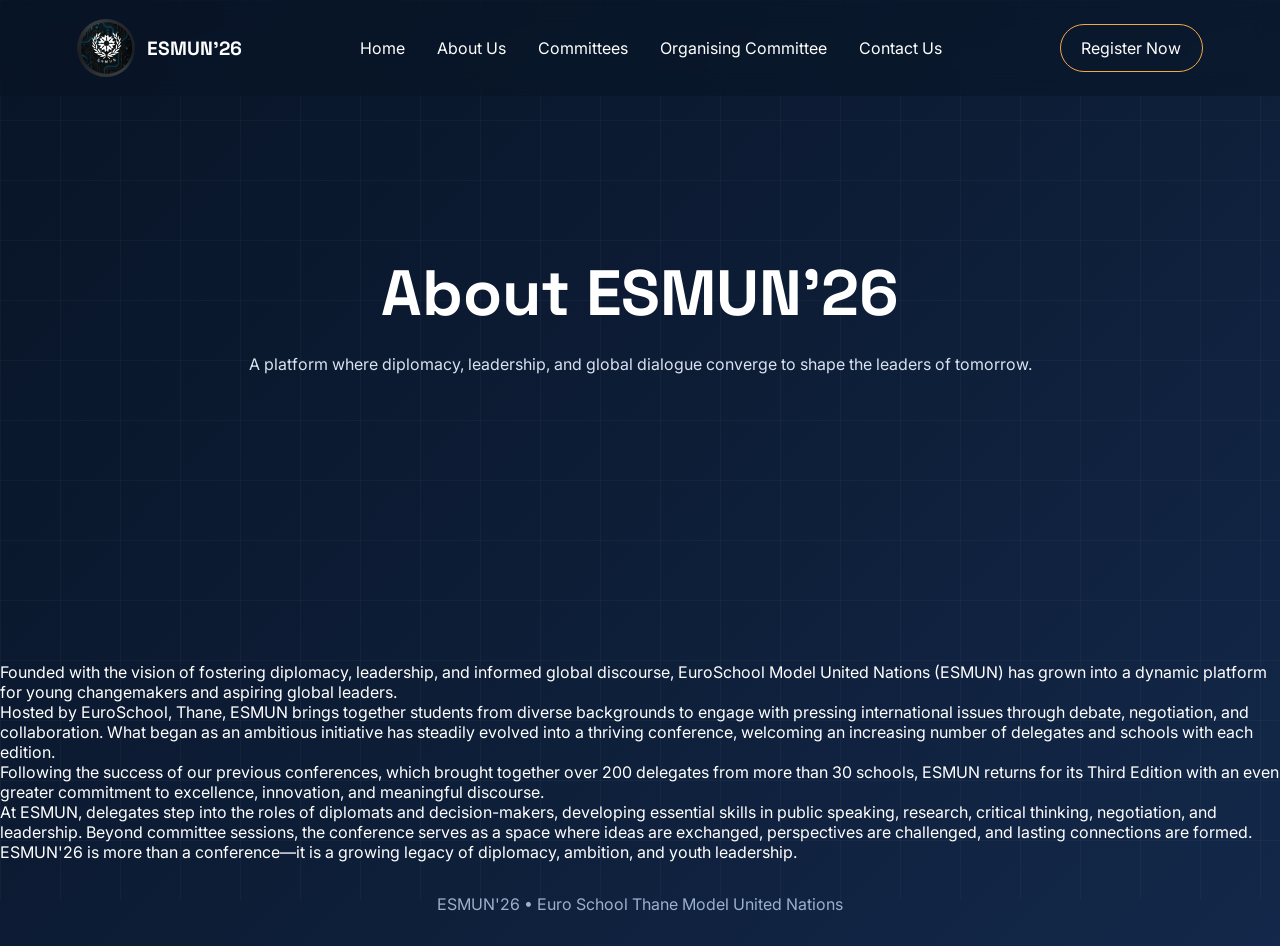
==== about.html @ bdb5a168 "Update about.html" ====
<!DOCTYPE html>
<html lang="en">

<head>
    <meta charset="UTF-8">
    <meta name="viewport" content="width=device-width, initial-scale=1.0">
    <title>About | ESMUN'26</title>

    <link rel="stylesheet" href="css/style.css">

    <link rel="preconnect" href="https://fonts.googleapis.com">
    <link rel="preconnect" href="https://fonts.gstatic.com" crossorigin>

    <link href="https://fonts.googleapis.com/css2?family=Inter:wght@300;400;500;600;700&family=Space+Grotesk:wght@400;500;600;700&display=swap"
        rel="stylesheet">
</head>

<body>

    <nav class="navbar">

        <div class="logo-container">

            <img src="assets/images/esmun logo.jpeg"
                 alt="ESMUN Logo">

            <span>ESMUN'26</span>

        </div>

        <div class="hamburger" id="hamburger">

            ☰

        </div>

        <ul class="nav-links">

            <li><a href="index.html">Home</a></li>

            <li><a href="about.html">About Us</a></li>

            <li><a href="committees.html">Committees</a></li>

            <li><a href="oc.html">Organising Committee</a></li>

            <li><a href="contact.html">Contact Us</a></li>

        </ul>

        <a href="register.html" class="register-btn">

            Register Now

        </a>

    </nav>

    <section class="page-hero">

        <h1>About ESMUN'26</h1>

        <p>
            A platform where diplomacy, leadership, and global dialogue
            converge to shape the leaders of tomorrow.
        </p>

    </section>

    <section class="about-content">

        <p>
            Founded with the vision of fostering diplomacy, leadership,
            and informed global discourse, EuroSchool Model United Nations
            (ESMUN) has grown into a dynamic platform for young
            changemakers and aspiring global leaders.
        </p>

        <p>
            Hosted by EuroSchool, Thane, ESMUN brings together students
            from diverse backgrounds to engage with pressing international
            issues through debate, negotiation, and collaboration. What
            began as an ambitious initiative has steadily evolved into a
            thriving conference, welcoming an increasing number of
            delegates and schools with each edition.
        </p>

        <p>
            Following the success of our previous conferences, which
            brought together over 200 delegates from more than 30 schools,
            ESMUN returns for its Third Edition with an even greater
            commitment to excellence, innovation, and meaningful discourse.
        </p>

        <p>
            At ESMUN, delegates step into the roles of diplomats and
            decision-makers, developing essential skills in public
            speaking, research, critical thinking, negotiation, and
            leadership. Beyond committee sessions, the conference serves
            as a space where ideas are exchanged, perspectives are
            challenged, and lasting connections are formed.
        </p>

        <p>
            ESMUN'26 is more than a conference—it is a growing legacy of
            diplomacy, ambition, and youth leadership.
        </p>

    </section>

    <footer>

        <p>
            ESMUN'26 • Euro School Thane Model United Nations
        </p>

    </footer>

    <script src="js/main.js"></script>

</body>

</html>
---- css/style.css ----
/* =========================
   ESMUN'26 Global Styles
========================= */

* {
    margin: 0;
    padding: 0;
    box-sizing: border-box;
}

:root {
    --navy: #081426;
    --navy-light: #10213d;
    --blue: #2d5fff;
    --orange: #f4a949;
    --white: #ffffff;
    --text: #d9e3f0;
}

html {
    scroll-behavior: smooth;
}

body {
    font-family: 'Inter', sans-serif;
    background: linear-gradient(
        135deg,
        #081426 0%,
        #0d1d36 50%,
        #13284a 100%
    );
    color: var(--white);
    overflow-x: hidden;
}

/* =========================
   Splash Screen
========================= */

#splash-screen {
    position: fixed;
    inset: 0;

    background: #081426;

    display: flex;
    flex-direction: column;
    justify-content: center;
    align-items: center;

    z-index: 9999;
}

.splash-logo {

    width: 240px;

    height: 240px;

    object-fit: cover;

    border-radius: 50%;

    margin-bottom: 2rem;

    animation: logoFade 1s ease;
}
@keyframes logoFade {

    from {

        opacity: 0;
    }

    to {

        opacity: 1;
    }
}
.intro-text {
    text-align: center;
}

.intro-text p {
    font-family: 'Space Grotesk', sans-serif;
    letter-spacing: 3px;
    margin: 0.8rem 0;
    opacity: 0.85;
}
.intro-line {

    opacity: 0;

    transform: translateY(12px);

    animation-fill-mode: forwards;
}

.line1 {

    animation: revealLine .8s ease forwards;
    animation-delay: .4s;
}

.line2 {

    animation: revealLine .8s ease forwards;
    animation-delay: 1.2s;
}

.line3 {

    animation: revealLine .8s ease forwards;
    animation-delay: 2s;
}

@keyframes revealLine {

    from {

        opacity: 0;

        transform: translateY(12px);
    }

    to {

        opacity: 1;

        transform: translateY(0);
    }
}

/* =========================
   Main Content
========================= */

#main-content {
    display: none;
}

/* =========================
   Navbar
========================= */

.navbar {
    width: 100%;
    padding: 1.2rem 6%;

    display: flex;
    justify-content: space-between;
    align-items: center;

    position: fixed;
    top: 0;

    background: rgba(8,20,38,0.55);

    backdrop-filter: blur(12px);

    z-index: 1000;
}

.logo-container {
    display: flex;
    align-items: center;
    gap: 12px;
}

.logo-container img {

    width: 58px;

    height: 58px;

    object-fit: cover;

    border-radius: 50%;
}

.logo-container span {
    font-family: 'Space Grotesk', sans-serif;
    font-size: 1.2rem;
    font-weight: 700;
}

.nav-links {
    display: flex;
    list-style: none;
    gap: 2rem;
}

.nav-links a {
    text-decoration: none;
    color: white;
    transition: 0.3s;
}

.nav-links a:hover {
    color: var(--orange);
}

.register-btn {
    text-decoration: none;

    border: 1px solid var(--orange);

    padding: 0.8rem 1.3rem;

    border-radius: 999px;

    color: white;

    transition: 0.3s;
}

.register-btn:hover {
    background: var(--orange);
    color: #081426;
}

/* =========================
   Hero
========================= */

.hero {
    min-height: 100vh;

    display: flex;
    justify-content: space-between;
    align-items: center;

    padding: 0 8%;

    position: relative;
}

.hero-content {
    max-width: 650px;
}

.conference-tag {
    color: var(--orange);
    letter-spacing: 2px;
    margin-bottom: 1rem;
}

.hero h1 {
    font-family: 'Space Grotesk', sans-serif;
    font-size: 5.5rem;
    margin-bottom: 0.5rem;
}

.hero h2 {
    font-size: 2rem;
    font-weight: 400;
    color: #b8c8de;
}

.hero-description {
    margin-top: 1.5rem;
    line-height: 1.8;
    color: var(--text);
    max-width: 520px;
}

.hero-button {
    display: inline-block;

    margin-top: 2rem;

    text-decoration: none;

    background: var(--orange);

    color: #081426;

    padding: 1rem 1.8rem;

    border-radius: 999px;

    font-weight: 600;

    transition: 0.3s;
}

.hero-button:hover {
    transform: translateY(-3px);
}

/* =========================
   Orb Graphic
========================= */

.hero-graphic {

    flex: 1;

    display: flex;

    justify-content: center;

    align-items: center;

    min-width: 400px;
}

.orb {
    width: 340px;
    height: 340px;

    border-radius: 50%;

    background:
        radial-gradient(
            circle,
            rgba(45,95,255,0.9),
            rgba(45,95,255,0.15)
        );

    filter: blur(5px);

    animation: floatOrb 5s ease-in-out infinite;
}

@keyframes floatOrb {

    0% {
        transform: translateY(0);
    }

    50% {
        transform: translateY(-20px);
    }

    100% {
        transform: translateY(0);
    }
}

/* =========================
   Footer
========================= */

footer {
    text-align: center;
    padding: 2rem;
    color: #9bb0cb;
}

/* =========================
   Responsive
========================= */

@media (max-width: 1000px) {

    .hero {
        flex-direction: column;
        justify-content: center;
        text-align: center;
        gap: 4rem;
    }

    .hero h1 {
        font-size: 4rem;
    }

    .hero-content {
        margin-top: 7rem;
    }

    .nav-links {
        display: none;
    }
}
/* Blueprint Grid */

body::before {

    content: "";

    position: fixed;

    inset: 0;

    background-image:
        linear-gradient(
            rgba(255,255,255,0.03) 1px,
            transparent 1px
        ),
        linear-gradient(
            90deg,
            rgba(255,255,255,0.03) 1px,
            transparent 1px
        );

    background-size: 60px 60px;

    pointer-events: none;

    z-index: -1;
}

/* Homepage Countdown */

.countdown-section {

    padding: 4rem 8% 8rem;

    text-align: center;
}

.countdown-section h3 {

    font-size: 1.8rem;

    margin-bottom: 1rem;

    font-family: 'Space Grotesk', sans-serif;
}

#countdown {

    font-size: 2rem;

    color: var(--orange);

    letter-spacing: 2px;

    font-weight: 600;
}

.page-hero {

    min-height: 70vh;

    display: flex;

    flex-direction: column;

    justify-content: center;

    align-items: center;

    text-align: center;

    padding: 0 8%;

    margin-bottom: 2rem;
}

.page-hero h1 {

    font-family: 'Space Grotesk', sans-serif;

    font-size: 4rem;

    margin-bottom: 1rem;
}

.page-hero p {

    max-width: 800px;

    color: var(--text);

    line-height: 1.8;
}

.register-options {

    padding: 0 8% 6rem;

    display: flex;

    justify-content: center;

    flex-wrap: wrap;

    gap: 2rem;
}

.register-card,
.contact-card {

    width: 320px;

    background: rgba(255,255,255,0.05);

    padding: 2rem;

    border-radius: 20px;

    text-align: center;
}

.register-card a {

    display: inline-block;

    margin-top: 1rem;

    text-decoration: none;

    color: var(--orange);
}

.contact-section {

    padding: 0 8% 6rem;

    display: flex;

    justify-content: center;

    flex-wrap: wrap;

    gap: 2rem;
}
/* =========================
   Future Orb
========================= */

.future-orb {

    position: relative;

    width: 360px;

    height: 360px;

    display: flex;

    justify-content: center;

    align-items: center;

    animation: floatOrb 6s ease-in-out infinite;
}

.orb-core {

    position: absolute;

    width: 320px;

    height: 320px;

    border-radius: 50%;

    background:
        radial-gradient(
            circle,
            rgba(45,95,255,0.95) 0%,
            rgba(45,95,255,0.55) 50%,
            rgba(45,95,255,0.05) 100%
        );

    box-shadow:
        0 0 80px rgba(45,95,255,0.45);
}

.orb-ring {

    position: absolute;

    inset: 30px;

    border-radius: 50%;

    border: 1px solid rgba(255,255,255,0.15);

    animation: rotateRing 16s linear infinite;
}

.orbit-node {

    position: absolute;

    width: 12px;

    height: 12px;

    border-radius: 50%;

    background: var(--orange);

    box-shadow:
        0 0 10px rgba(244,169,73,.8);
}

.node1 {

    top: 12%;

    left: 48%;
}

.node2 {

    bottom: 18%;

    left: 18%;
}

.node3 {

    right: 12%;

    top: 55%;
}

@keyframes rotateRing {

    from {

        transform: rotate(0deg);
    }

    to {

        transform: rotate(360deg);
    }
}
/* =========================
   Mobile Navigation
========================= */

.hamburger {

    display: none;

    font-size: 2rem;

    cursor: pointer;

    color: white;
}

@media (max-width: 1000px) {

    .navbar {

        flex-wrap: wrap;
    }

    .hamburger {

        display: block;
    }

    .nav-links {

        width: 100%;

        display: none;

        flex-direction: column;

        text-align: center;

        padding-top: 1rem;

        gap: 1rem;
    }

    .nav-links.active {

        display: flex;
    }

    .register-btn {

        display: none;
    }
}
/* =========================
Committees
========================= */

.committees-container {

width: 100%;

padding: 0 8% 6rem;

display: flex;

flex-direction: column;

align-items: center;

gap: 2rem;

}

.committee-card {

width: 85%;

max-width: 950px;

background: rgba(255,255,255,0.05);

border: 1px solid rgba(255,255,255,0.08);

border-radius: 24px;

padding: 2rem;

transition: all .3s ease;

backdrop-filter: blur(10px);

}

.committee-card:hover {

transform: translateY(-6px);

border-color: var(--orange);

box-shadow:
    0 0 25px rgba(244,169,73,0.12);


}

.committee-card h2 {

font-family: 'Space Grotesk', sans-serif;

font-size: 2rem;

color: var(--orange);

margin-bottom: .4rem;

}

.committee-card h3 {

font-size: 1rem;

color: var(--text);

font-weight: 500;

margin-bottom: 1.8rem;

}

.committee-label {

display: inline-block;

margin-bottom: 1.4rem;

padding: .35rem .8rem;

border-radius: 999px;

background: rgba(244,169,73,0.15);

color: var(--orange);

font-size: .85rem;

letter-spacing: 1px;

}

.committee-card p {

line-height: 1.9;

color: var(--text);

}

.freeze-badge {

margin-top: 1.5rem;

display: inline-block;

padding: .6rem 1rem;

border-radius: 999px;

background: rgba(255,255,255,0.08);

color: var(--white);

font-size: .9rem;

}

.ip-tags {

margin-top: 2rem;

display: flex;

gap: 1rem;

flex-wrap: wrap;

}

.ip-tags span {

padding: .75rem 1.2rem;

border-radius: 999px;

background: rgba(244,169,73,0.15);

color: var(--orange);

font-size: 1rem;

font-weight: 600;

letter-spacing: .5px;

}
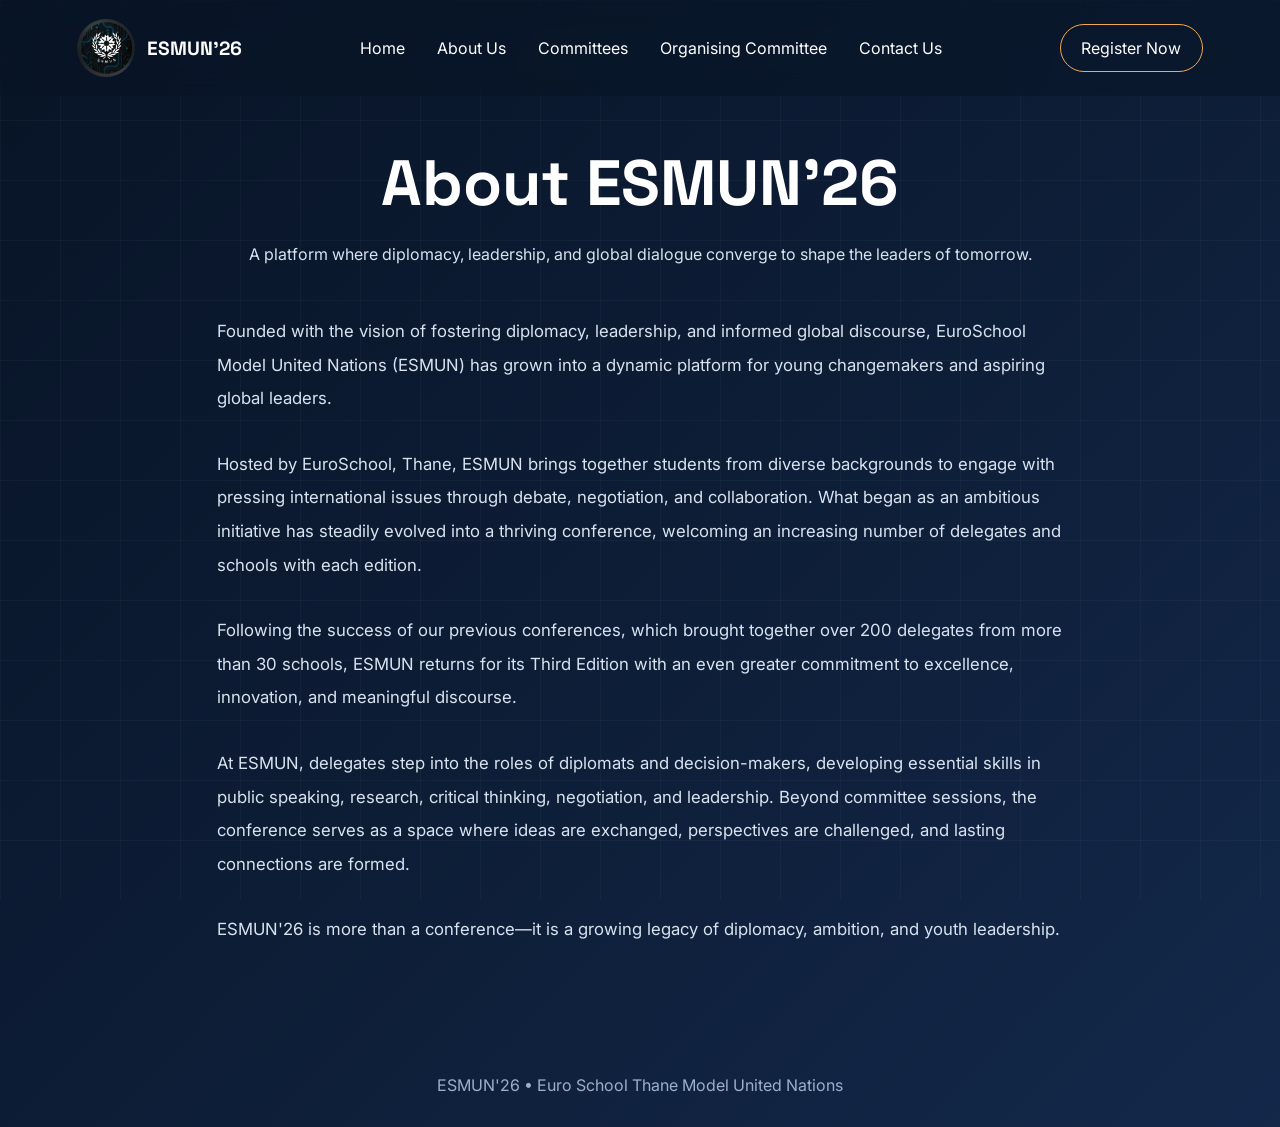
==== commit 39aa9c27: "Update about.html" ====
--- a/about.html
+++ b/about.html
@@ -15,7 +15,7 @@
         rel="stylesheet">
 </head>
 
-<body>
+<body class="about-page">
 
     <nav class="navbar">
 
--- a/css/style.css
+++ b/css/style.css
@@ -825,3 +825,39 @@
 letter-spacing: .5px;
 
 }
+/* =========================
+   About Page
+========================= */
+
+.about-content {
+
+width: 100%;
+
+max-width: 1000px;
+
+margin: 0 auto 6rem auto;
+
+padding: 0 6%;
+
+}
+
+.about-content p {
+
+color: var(--text);
+
+line-height: 2;
+
+margin-bottom: 2rem;
+
+font-size: 1.05rem;
+}
+
+.about-page .page-hero {
+
+min-height: 35vh;
+
+margin-bottom: 0;
+
+padding-top: 6rem;
+
+}
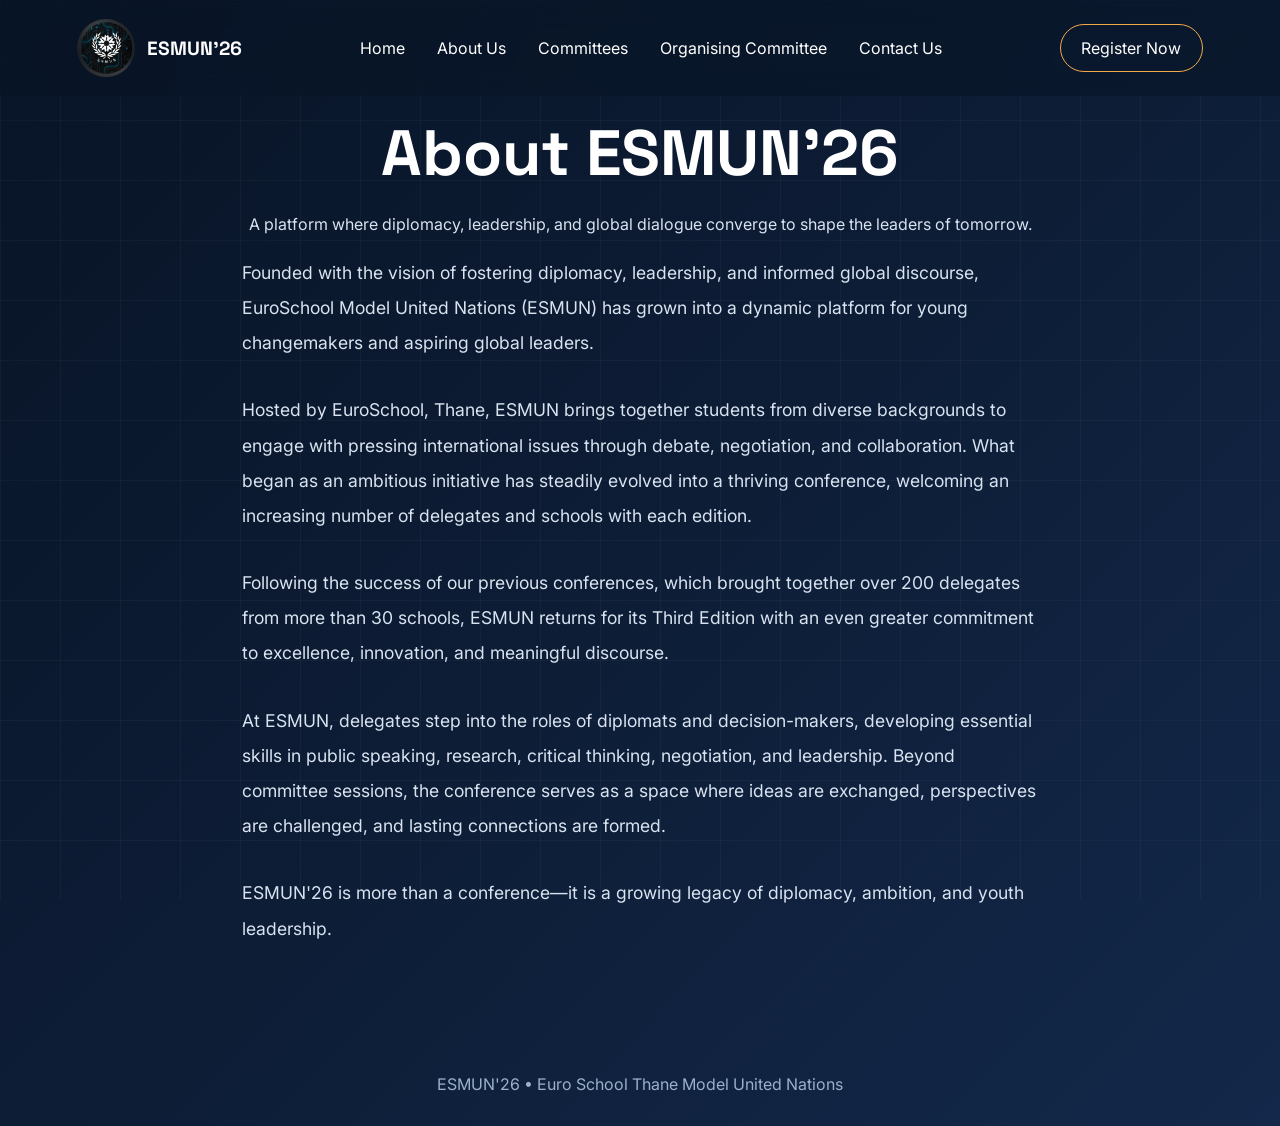
==== commit 6ffd1a8e: "Update about.html" ====
--- a/about.html
+++ b/about.html
@@ -13,6 +13,7 @@
 
     <link href="https://fonts.googleapis.com/css2?family=Inter:wght@300;400;500;600;700&family=Space+Grotesk:wght@400;500;600;700&display=swap"
         rel="stylesheet">
+    <link rel="icon" type="image/png" href="favicon.png">
 </head>
 
 <body class="about-page">
--- a/css/style.css
+++ b/css/style.css
@@ -826,8 +826,19 @@
 
 }
 /* =========================
-   About Page
-========================= */
+About Page
+========================= */
+
+.about-page .page-hero {
+
+min-height: 28vh;
+
+padding-top: 7rem;
+
+padding-bottom: 1rem;
+
+margin-bottom: 0;
+}
 
 .about-content {
 
@@ -837,27 +848,132 @@
 
 margin: 0 auto 6rem auto;
 
-padding: 0 6%;
-
+padding: 0 8%;
 }
 
 .about-content p {
 
-color: var(--text);
-
-line-height: 2;
-
-margin-bottom: 2rem;
-
-font-size: 1.05rem;
-}
-
-.about-page .page-hero {
-
-min-height: 35vh;
-
-margin-bottom: 0;
-
-padding-top: 6rem;
-
-}
+    color: var(--text);
+
+    line-height: 2;
+
+    margin-bottom: 2rem;
+
+    font-size: 1.1rem;
+}
+/* =========================
+   Contact Page
+========================= */
+
+.contact-card {
+
+    width: 320px;
+
+    background: rgba(255,255,255,0.05);
+
+    padding: 2rem;
+
+    border-radius: 20px;
+
+    text-align: center;
+
+    border: 1px solid rgba(255,255,255,0.08);
+
+    transition: all .3s ease;
+}
+
+.contact-card:hover {
+
+    transform: translateY(-6px);
+
+    border-color: var(--orange);
+
+    box-shadow:
+        0 0 25px rgba(244,169,73,0.12);
+}
+
+.contact-card h3 {
+
+    color: var(--orange);
+
+    font-family: 'Space Grotesk', sans-serif;
+
+    margin-bottom: 1rem;
+}
+
+.contact-card p {
+
+    line-height: 1.8;
+}
+
+.contact-card a {
+
+    color: var(--text);
+
+    text-decoration: none;
+
+    transition: 0.3s;
+}
+
+.contact-card a:hover {
+
+    color: var(--orange);
+}
+/* =========================
+   Social Section
+========================= */
+
+.social-section {
+
+    display: flex;
+
+    flex-direction: column;
+
+    align-items: center;
+
+    justify-content: center;
+
+    text-align: center;
+
+    padding: 1rem 0 5rem;
+}
+
+.social-section h2 {
+
+    font-family: 'Space Grotesk', sans-serif;
+
+    color: var(--orange);
+
+    margin-bottom: 1.5rem;
+
+    font-size: 1.8rem;
+}
+
+.instagram-link {
+
+    display: flex;
+
+    justify-content: center;
+
+    align-items: center;
+
+    text-decoration: none;
+
+    color: #E4405F;
+
+    transition: all .3s ease;
+}
+
+.instagram-link svg {
+
+    width: 42px;
+
+    height: 42px;
+}
+
+.instagram-link:hover {
+
+    color: #ff7aa2;
+
+    transform: translateY(-4px) scale(1.08);
+}
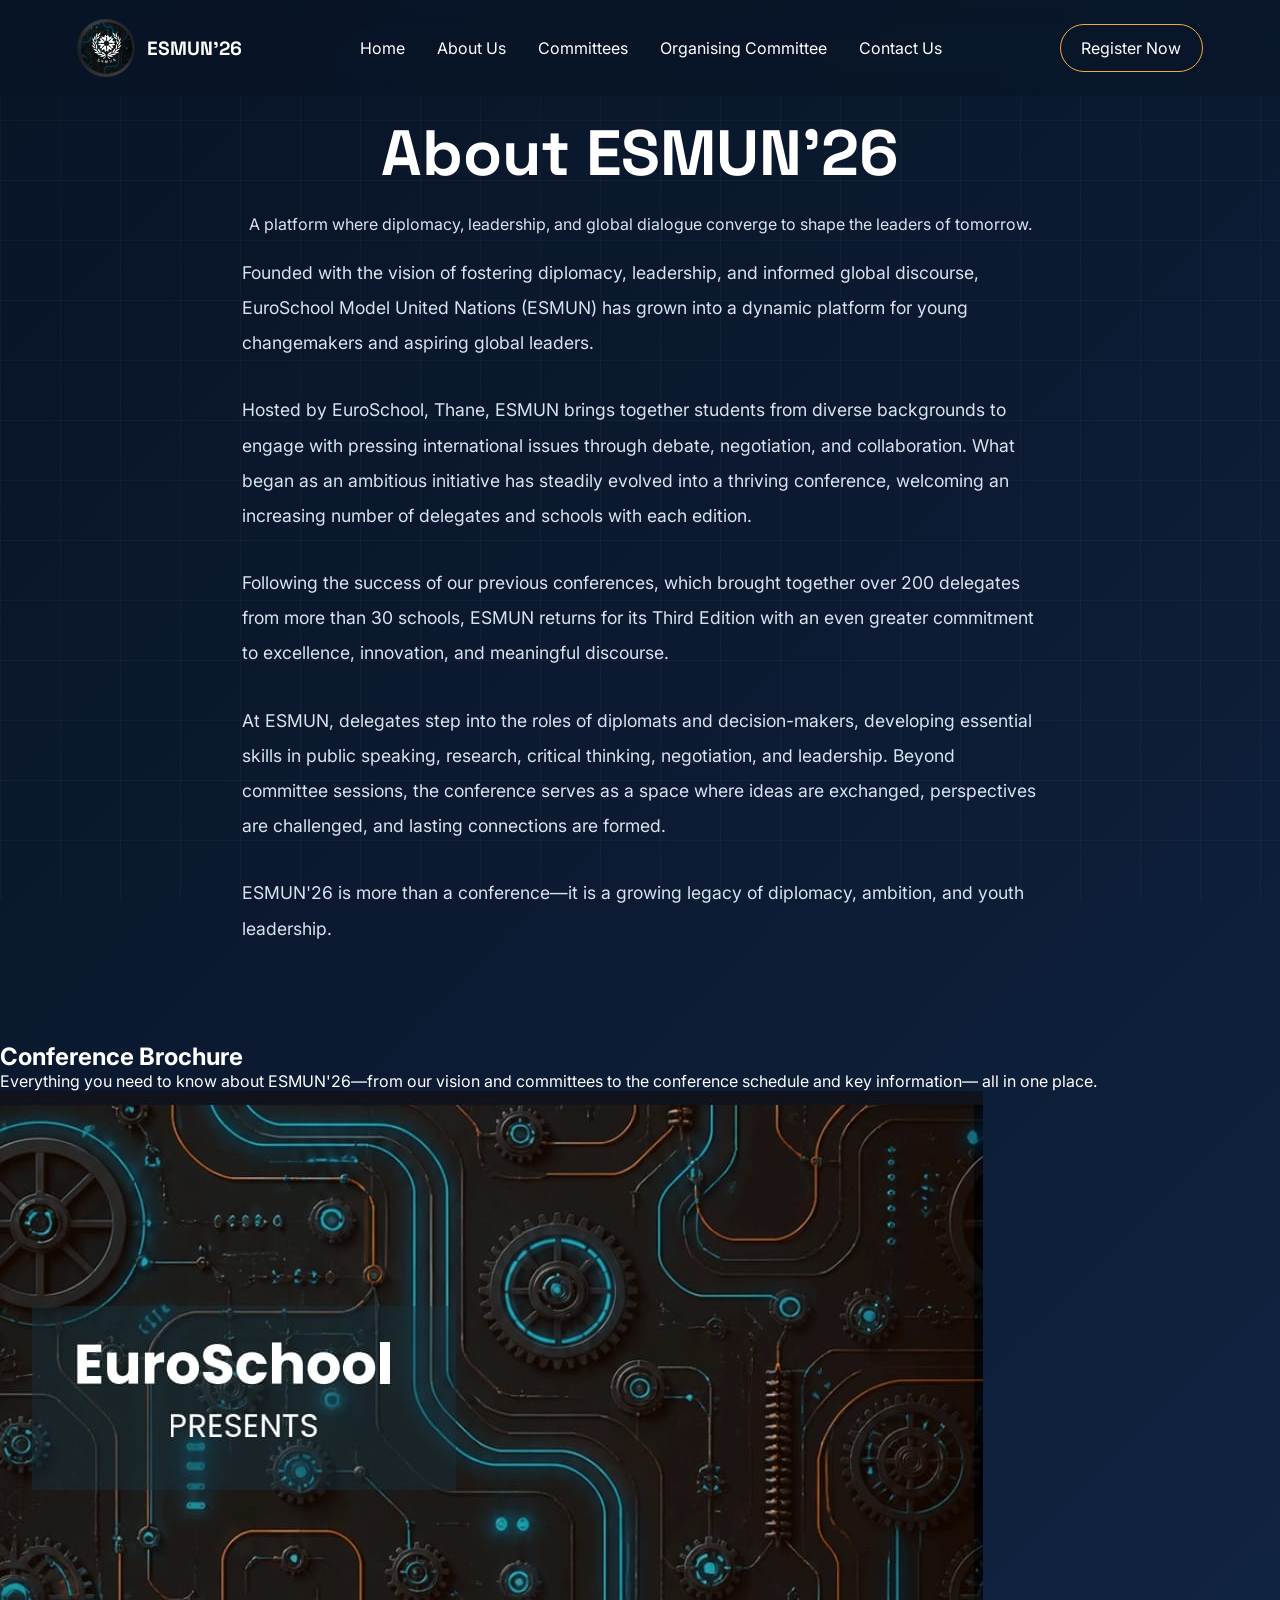
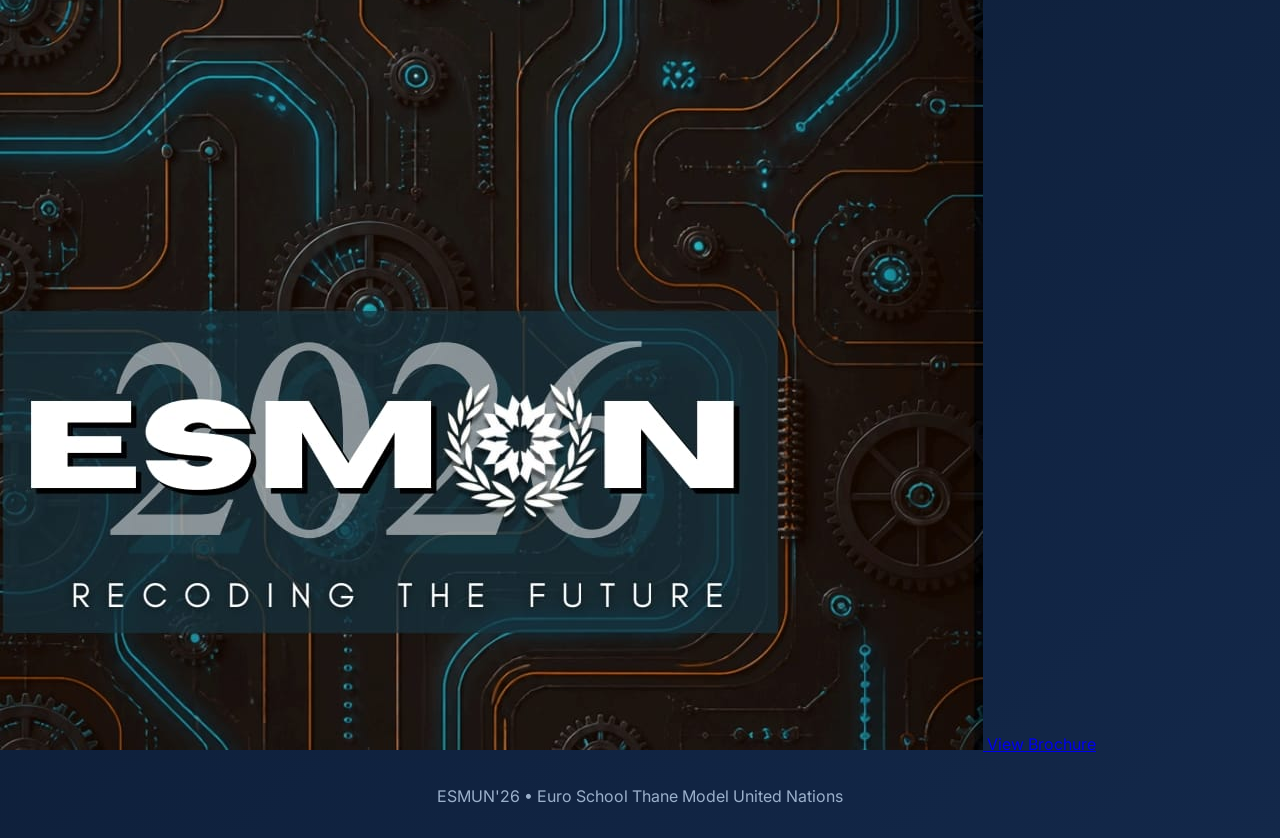
==== commit e94e7339: "Update about.html" ====
--- a/about.html
+++ b/about.html
@@ -2,6 +2,15 @@
 <html lang="en">
 
 <head>
+    <!-- Google tag (gtag.js) -->
+<script async src="https://www.googletagmanager.com/gtag/js?id=G-82CXMB1MJK"></script>
+<script>
+  window.dataLayer = window.dataLayer || [];
+  function gtag(){dataLayer.push(arguments);}
+  gtag('js', new Date());
+
+  gtag('config', 'G-82CXMB1MJK');
+</script>
     <meta charset="UTF-8">
     <meta name="viewport" content="width=device-width, initial-scale=1.0">
     <title>About | ESMUN'26</title>
@@ -109,6 +118,49 @@
 
     </section>
 
+    <!-- =========================
+     Conference Brochure
+========================= -->
+
+<section class="brochure-section">
+
+    <div class="brochure-heading">
+
+        <span class="heading-line"></span>
+
+        <h2>Conference Brochure</h2>
+
+        <span class="heading-line"></span>
+
+    </div>
+
+    <p class="brochure-intro">
+
+        Everything you need to know about ESMUN'26—from our vision
+        and committees to the conference schedule and key information—
+        all in one place.
+
+    </p>
+
+    <a href="assets/brochure/ESMUN'26_Brochure_compressed.pdf"
+       target="_blank"
+       class="brochure-card">
+
+        <img src="assets/images/brochure-cover.png.jpeg"
+             alt="ESMUN'26 Conference Brochure">
+
+    </a>
+
+    <a href="assets/brochure/ESMUN'26_Brochure_compressed.pdf"
+       target="_blank"
+       class="brochure-button">
+
+        View Brochure
+
+    </a>
+
+</section>
+
     <footer>
 
         <p>
--- a/css/style.css
+++ b/css/style.css
@@ -977,3 +977,467 @@
 
     transform: translateY(-4px) scale(1.08);
 }
+/* =========================
+   ORGANISING COMMITTEE
+========================= */
+
+.oc-section{
+
+    padding:2rem 8% 5rem;
+
+}
+
+.oc-heading{
+
+    display:flex;
+
+    align-items:center;
+
+    justify-content:center;
+
+    gap:1.5rem;
+
+    margin-bottom:3.5rem;
+
+}
+
+.heading-line{
+
+    flex:1;
+
+    max-width:260px;
+
+    height:1px;
+
+    background:rgba(255,255,255,.15);
+
+}
+
+.oc-heading h2{
+
+    font-family:'Space Grotesk',sans-serif;
+
+    font-size:2.3rem;
+
+    color:var(--orange);
+
+    white-space:nowrap;
+
+}
+
+
+
+/* =========================
+   GRID
+========================= */
+
+.oc-grid{
+
+    display:grid;
+
+    grid-template-columns:repeat(2,380px);
+
+    justify-content:center;
+
+    gap:2.5rem;
+
+}
+
+.secretariat-grid{
+
+    grid-template-columns:repeat(3,380px);
+
+    margin-bottom:5rem;
+
+}
+
+
+
+/* =========================
+   CARD
+========================= */
+
+.oc-card{
+
+    width:380px;
+
+    height:500px;
+
+    perspective:1200px;
+
+}
+
+.oc-card-inner{
+
+    width:100%;
+
+    height:100%;
+
+    position:relative;
+
+}
+
+
+
+/* =========================
+   FRONT
+========================= */
+
+.oc-card-front{
+
+    width:100%;
+
+    height:100%;
+
+    background:rgba(255,255,255,.05);
+
+    border:1px solid rgba(244,169,73,.30);
+
+    border-radius:24px;
+
+    backdrop-filter:blur(12px);
+
+    display:flex;
+
+    flex-direction:column;
+
+    align-items:center;
+
+    padding:1.6rem;
+
+    transition:.35s ease;
+
+    box-shadow:
+    
+       0 0 12px rgba(244,169,73,.06);
+
+}
+
+.oc-card-front:hover{
+
+    transform:translateY(-8px);
+
+    border-color:var(--orange);
+
+    box-shadow:
+
+        0 0 30px rgba(244,169,73,.18);
+
+}
+
+
+
+/* =========================
+   IMAGE
+========================= */
+
+.oc-image{
+
+    width:100%;
+
+    height:290px;
+
+    border-radius:20px;
+
+    overflow:hidden;
+
+    border:1px solid rgba(255,255,255,.12);
+
+    box-shadow:
+
+        0 10px 30px rgba(0,0,0,.25);
+
+    margin-bottom:1.7rem;
+
+}
+
+.oc-image img{
+
+    width:100%;
+
+    height:100%;
+
+    object-fit:cover;
+
+    transition:.35s;
+
+}
+
+.oc-card-front:hover .oc-image img{
+
+    transform:scale(1.04);
+
+}
+
+
+
+/* =========================
+   TEXT
+========================= */
+
+.oc-card h3{
+
+    font-family:'Space Grotesk',sans-serif;
+
+    font-size:1.45rem;
+
+    text-align:center;
+
+    margin-bottom:.55rem;
+
+    color:var(--orange);
+
+    font-weight:700;
+
+}
+
+.oc-card h4{
+
+    color:var(--text);
+
+    font-size:.98rem;
+
+    font-weight:500;
+
+    text-align:center;
+
+    line-height:1.5;
+
+    max-width:280px;
+
+}
+
+
+
+/* =========================
+   RESPONSIVE
+========================= */
+
+@media(max-width:1350px){
+
+.secretariat-grid{
+
+grid-template-columns:repeat(2,380px);
+
+}
+
+}
+
+
+
+@media(max-width:1100px){
+
+.oc-grid,
+
+.secretariat-grid{
+
+grid-template-columns:380px;
+
+}
+
+}
+
+
+
+@media(max-width:500px){
+
+.oc-card{
+
+width:100%;
+
+height:480px;
+
+}
+
+.oc-grid,
+
+.secretariat-grid{
+
+grid-template-columns:1fr;
+
+}
+
+.oc-image{
+
+height:250px;
+
+}
+
+.oc-heading h2{
+
+font-size:1.8rem;
+
+}
+
+.heading-line{
+
+max-width:80px;
+
+}
+
+}
+/* =========================
+   Individual Portrait Crops
+========================= */
+
+/* May require no change */
+
+/* Anvita */
+img[alt="Anvita Tata"]{
+
+    object-position: center 18%;
+
+}
+
+/* Aradhya */
+img[alt="Aradhya Bharti"]{
+
+    object-position: center 8%;
+
+}
+
+/* Aarna */
+img[alt="Aarna Jadhav"]{
+
+    object-position: center 16%;
+
+}
+
+/* Tavesa */
+img[alt="Tavesa Ghosh"]{
+
+    object-position: center 14%;
+
+}
+/* =========================
+   FLIP CARD
+========================= */
+
+.oc-card-inner{
+
+    transform-style: preserve-3d;
+
+    transition: transform .75s cubic-bezier(.4,.2,.2,1);
+
+}
+
+.oc-card:hover .oc-card-inner{
+
+    transform: rotateY(180deg);
+
+}
+
+.oc-card-front,
+.oc-card-back{
+
+    position:absolute;
+
+    inset:0;
+
+    width:100%;
+
+    height:100%;
+
+    border-radius:24px;
+
+    backface-visibility:hidden;
+
+    -webkit-backface-visibility:hidden;
+
+}
+
+
+/* =========================
+   BACK SIDE
+========================= */
+
+.oc-card-back{
+
+    background:rgba(255,255,255,.05);
+
+    border:1px solid rgba(244,169,73,.25);
+
+    backdrop-filter:blur(12px);
+
+    transform:rotateY(180deg);
+
+    display:flex;
+
+    align-items:center;
+
+    justify-content:center;
+
+    padding:2rem;
+
+    box-shadow:
+
+        0 0 30px rgba(244,169,73,.15);
+
+}
+
+.oc-card-back p{
+
+    color:rgba(244,169,73,.92);
+
+    font-size:.98rem;
+
+    line-height:1.85;
+
+    text-align:left;
+
+    overflow-y:auto;
+
+    max-height:100%;
+
+    padding-right:.35rem;
+
+}
+
+
+/* =========================
+   SCROLLBAR
+========================= */
+
+.oc-card-back p::-webkit-scrollbar{
+
+    width:5px;
+
+}
+
+.oc-card-back p::-webkit-scrollbar-track{
+
+    background:transparent;
+
+}
+
+.oc-card-back p::-webkit-scrollbar-thumb{
+
+    background:rgba(244,169,73,.75);
+
+    border-radius:999px;
+
+}
+
+
+/* =========================
+   MOBILE TAP SUPPORT
+========================= */
+
+.oc-card.flipped .oc-card-inner{
+
+    transform:rotateY(180deg);
+
+}
+/* Register Page - Override */
+
+.register-options {
+    display: flex !important;
+    justify-content: center !important;
+    align-items: center !important;
+    padding: 2rem 5% !important;
+}
+
+.register-card {
+    width: 100%;
+    max-width: 620px;
+}
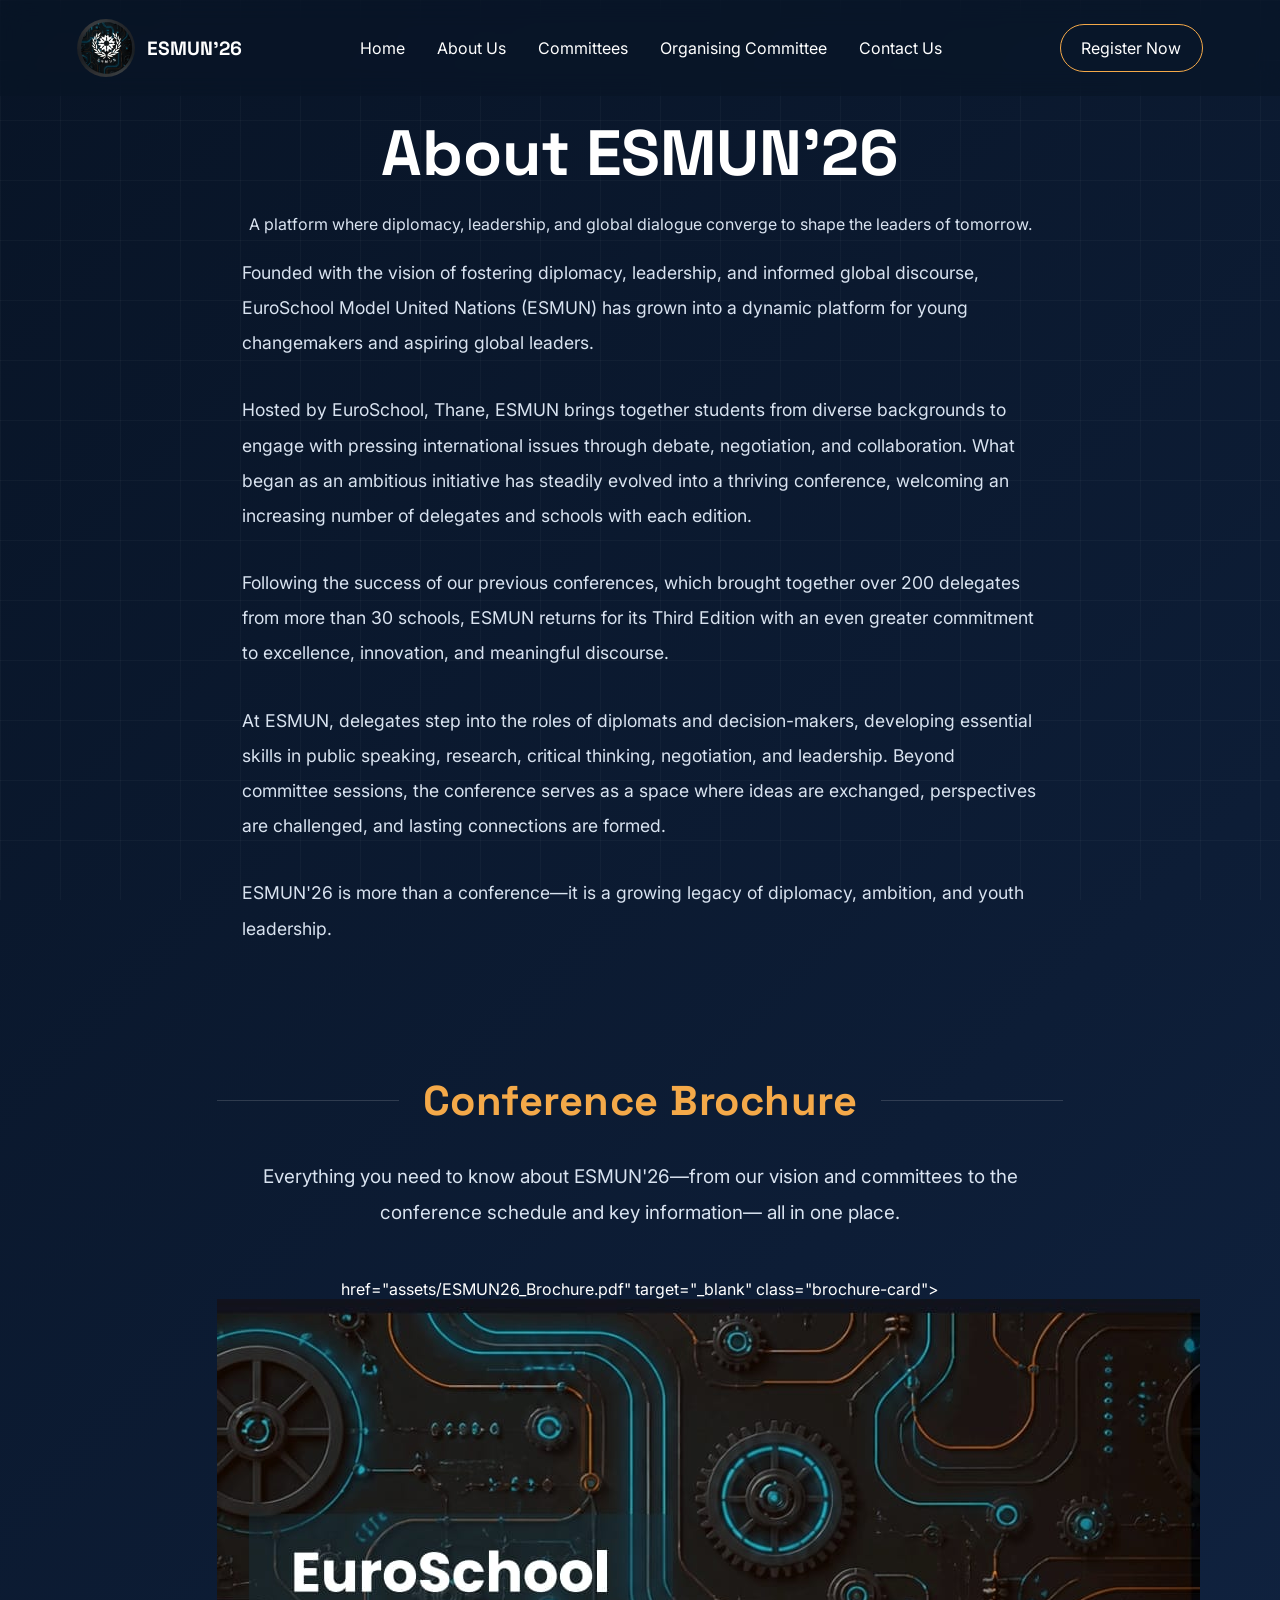
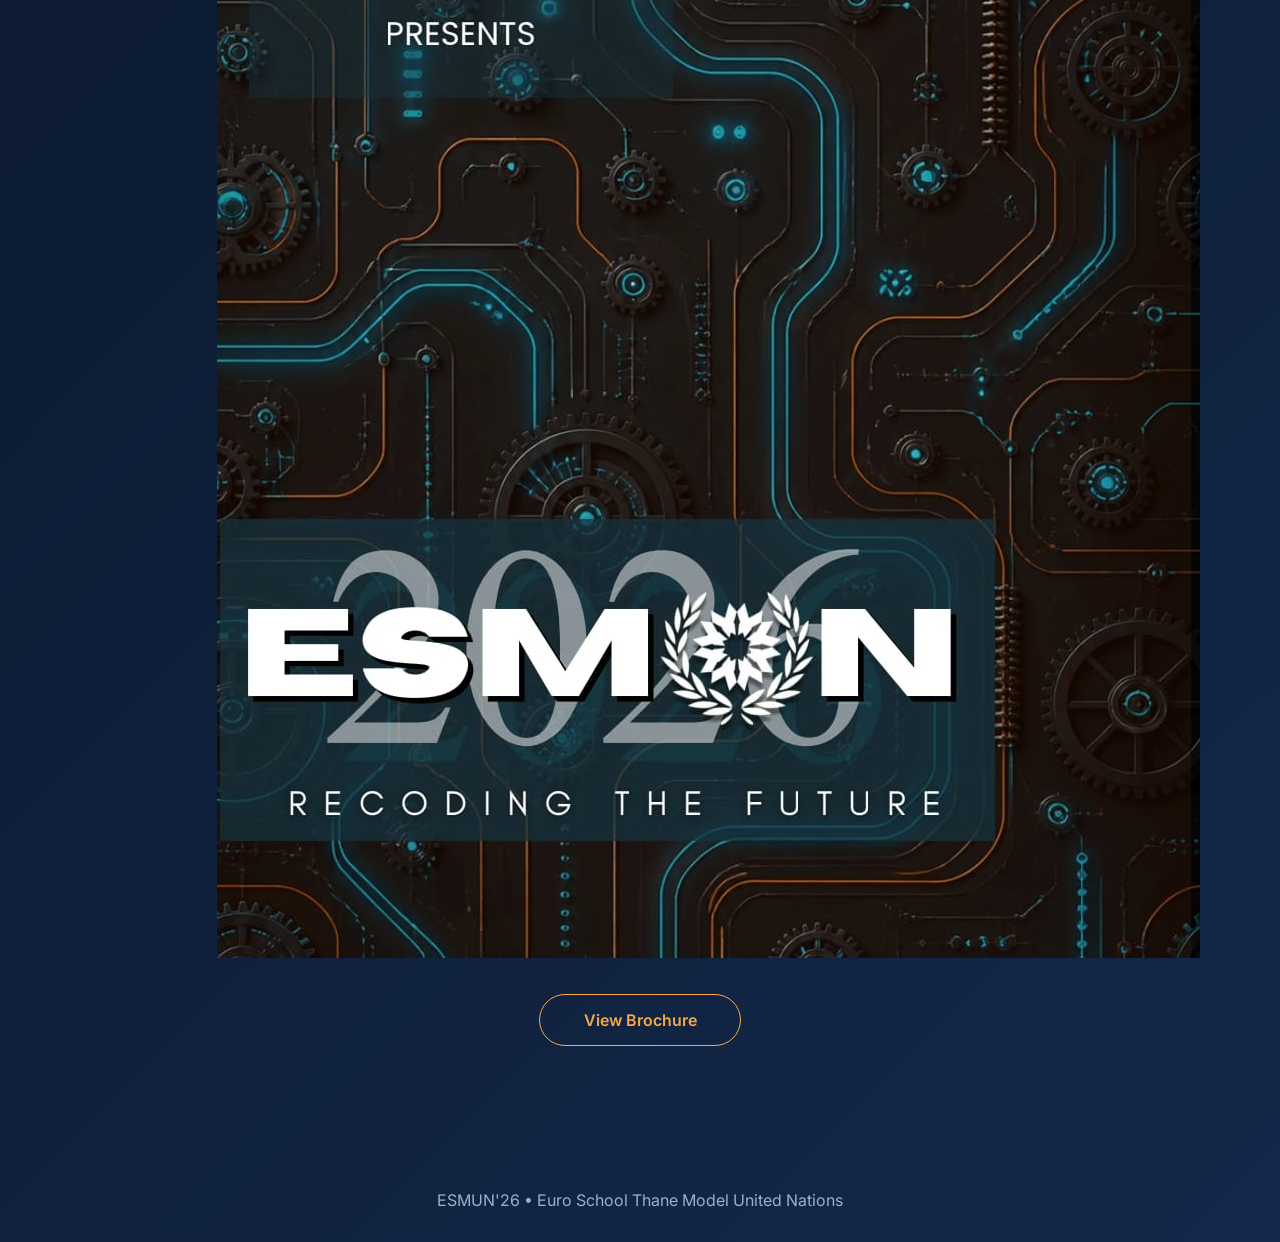
==== commit a1f2dcbe: "Update about.html" ====
--- a/about.html
+++ b/about.html
@@ -142,7 +142,7 @@
 
     </p>
 
-    <a href="assets/brochure/ESMUN'26_Brochure_compressed.pdf"
+    href="assets/ESMUN26_Brochure.pdf"
        target="_blank"
        class="brochure-card">
 
--- a/css/style.css
+++ b/css/style.css
@@ -1441,3 +1441,429 @@
     width: 100%;
     max-width: 620px;
 }
+
+
+/* =========================
+   Conference Brochure
+========================= */
+
+.brochure-section{
+
+    max-width:1000px;
+
+    margin:8rem auto 7rem;
+
+    padding:0 6%;
+
+    text-align:center;
+
+}
+
+.brochure-heading{
+
+    display:flex;
+
+    align-items:center;
+
+    justify-content:center;
+
+    gap:1.5rem;
+
+    margin-bottom:2rem;
+
+}
+
+.brochure-heading .heading-line{
+
+    flex:1;
+
+    max-width:220px;
+
+    height:1px;
+
+    background:rgba(255,255,255,.15);
+
+}
+
+.brochure-heading h2{
+
+    font-family:'Space Grotesk',sans-serif;
+
+    font-size:2.6rem;
+
+    font-weight:700;
+
+    letter-spacing:.5px;
+
+    color:var(--orange);
+
+    white-space:nowrap;
+
+}
+
+.brochure-intro{
+
+    max-width:780px;
+
+    margin:0 auto 3rem;
+
+    color:var(--text);
+
+    line-height:1.9;
+
+    font-size:1.18rem;
+
+}
+
+.brochure-card{
+
+    display:block;
+
+    width:fit-content;
+
+    margin:0 auto;
+
+    overflow:hidden;
+
+    border-radius:22px;
+
+    border:1px solid rgba(244,169,73,.30);
+
+    background:rgba(255,255,255,.05);
+
+    backdrop-filter:blur(12px);
+
+    transition:all .35s ease;
+
+    box-shadow:
+
+        0 10px 30px rgba(0,0,0,.25);
+
+    cursor:pointer;
+
+}
+
+.brochure-card img{
+
+    display:block;
+
+    width:360px;
+
+    height:auto;
+
+    border-radius:18px;
+
+    transition:transform .35s ease;
+
+}
+
+.brochure-card:hover{
+
+    transform:translateY(-10px) scale(1.02);
+
+    border-color:var(--orange);
+
+    box-shadow:
+
+        0 0 20px rgba(244,169,73,.30),
+
+        0 0 40px rgba(244,169,73,.18),
+
+        0 20px 45px rgba(0,0,0,.35);
+
+}
+
+.brochure-card:hover img{
+
+    transform:scale(1.03);
+
+}
+
+.brochure-button{
+
+    display:inline-block;
+
+    margin-top:2rem;
+
+    padding:.95rem 2.7rem;
+
+    border-radius:999px;
+
+    border:1px solid var(--orange);
+
+    color:var(--orange);
+
+    text-decoration:none;
+
+    font-weight:600;
+
+    font-size:1rem;
+
+    transition:all .3s ease;
+
+}
+
+.brochure-button:hover{
+
+    background:var(--orange);
+
+    color:var(--navy);
+
+    box-shadow:
+
+        0 0 20px rgba(244,169,73,.30);
+
+}
+
+@media(max-width:768px){
+
+    .brochure-section{
+
+        margin:6rem auto 5rem;
+
+    }
+
+    .brochure-heading{
+
+        gap:.8rem;
+
+    }
+
+    .brochure-heading h2{
+
+        font-size:2rem;
+
+    }
+
+    .brochure-heading .heading-line{
+
+        max-width:70px;
+
+    }
+
+    .brochure-intro{
+
+        font-size:1rem;
+
+        line-height:1.8;
+
+    }
+
+    .brochure-card img{
+
+        width:280px;
+
+    }
+
+    .brochure-button{
+
+        padding:.85rem 2.2rem;
+
+    }
+
+}
+/* =========================
+   Registration Urgency
+========================= */
+
+.registration-alert{
+
+    width:100%;
+
+    min-height:62px;
+
+    display:flex;
+
+    align-items:center;
+
+    justify-content:center;
+
+    gap:.8rem;
+
+    padding:1rem 6%;
+
+    margin-top:80px;
+
+    background:rgba(255,255,255,.035);
+
+    border-top:1px solid rgba(244,169,73,.16);
+
+    border-bottom:1px solid rgba(244,169,73,.16);
+
+    backdrop-filter:blur(10px);
+
+    -webkit-backdrop-filter:blur(10px);
+
+    transition:all .3s ease;
+
+    position:relative;
+
+    z-index:2;
+
+}
+
+
+/* =========================
+   Alert Text
+========================= */
+
+.alert-text{
+
+    color:var(--orange);
+
+    font-family:'Inter',sans-serif;
+
+    font-size:.98rem;
+
+    font-weight:600;
+
+    letter-spacing:.4px;
+
+    text-align:center;
+
+    transition:all .3s ease;
+
+}
+
+
+/* =========================
+   Radiant Alert Dot
+========================= */
+
+.alert-dot{
+
+    width:8px;
+
+    height:8px;
+
+    flex-shrink:0;
+
+    border-radius:50%;
+
+    background:var(--orange);
+
+    box-shadow:
+
+        0 0 5px rgba(244,169,73,.9),
+
+        0 0 12px rgba(244,169,73,.75),
+
+        0 0 22px rgba(244,169,73,.45);
+
+    animation:alertPulse 1.8s ease-in-out infinite;
+
+}
+
+
+/* =========================
+   Hover
+========================= */
+
+.registration-alert:hover{
+
+    background:rgba(244,169,73,.055);
+
+    border-color:rgba(244,169,73,.32);
+
+    box-shadow:
+
+        0 0 20px rgba(244,169,73,.07);
+
+}
+
+.registration-alert:hover .alert-text{
+
+    letter-spacing:.55px;
+
+}
+
+.registration-alert:hover .alert-dot{
+
+    box-shadow:
+
+        0 0 7px rgba(244,169,73,1),
+
+        0 0 16px rgba(244,169,73,.9),
+
+        0 0 30px rgba(244,169,73,.55);
+
+}
+
+
+/* =========================
+   Pulsing Radiance
+========================= */
+
+@keyframes alertPulse{
+
+    0%,
+    100%{
+
+        transform:scale(1);
+
+        opacity:.85;
+
+        box-shadow:
+
+            0 0 5px rgba(244,169,73,.9),
+
+            0 0 12px rgba(244,169,73,.75),
+
+            0 0 22px rgba(244,169,73,.45);
+
+    }
+
+    50%{
+
+        transform:scale(1.45);
+
+        opacity:1;
+
+        box-shadow:
+
+            0 0 7px rgba(244,169,73,1),
+
+            0 0 18px rgba(244,169,73,.95),
+
+            0 0 32px rgba(244,169,73,.65);
+
+    }
+
+}
+
+
+/* =========================
+   Mobile
+========================= */
+
+@media(max-width:600px){
+
+    .registration-alert{
+
+        min-height:56px;
+
+       margin-top:95px;
+
+        padding:1rem 5%;
+
+        gap:.65rem;
+
+    }
+
+    .alert-text{
+
+        font-size:.88rem;
+
+        line-height:1.5;
+
+    }
+
+    .alert-dot{
+
+        width:7px;
+
+        height:7px;
+
+    }
+
+}
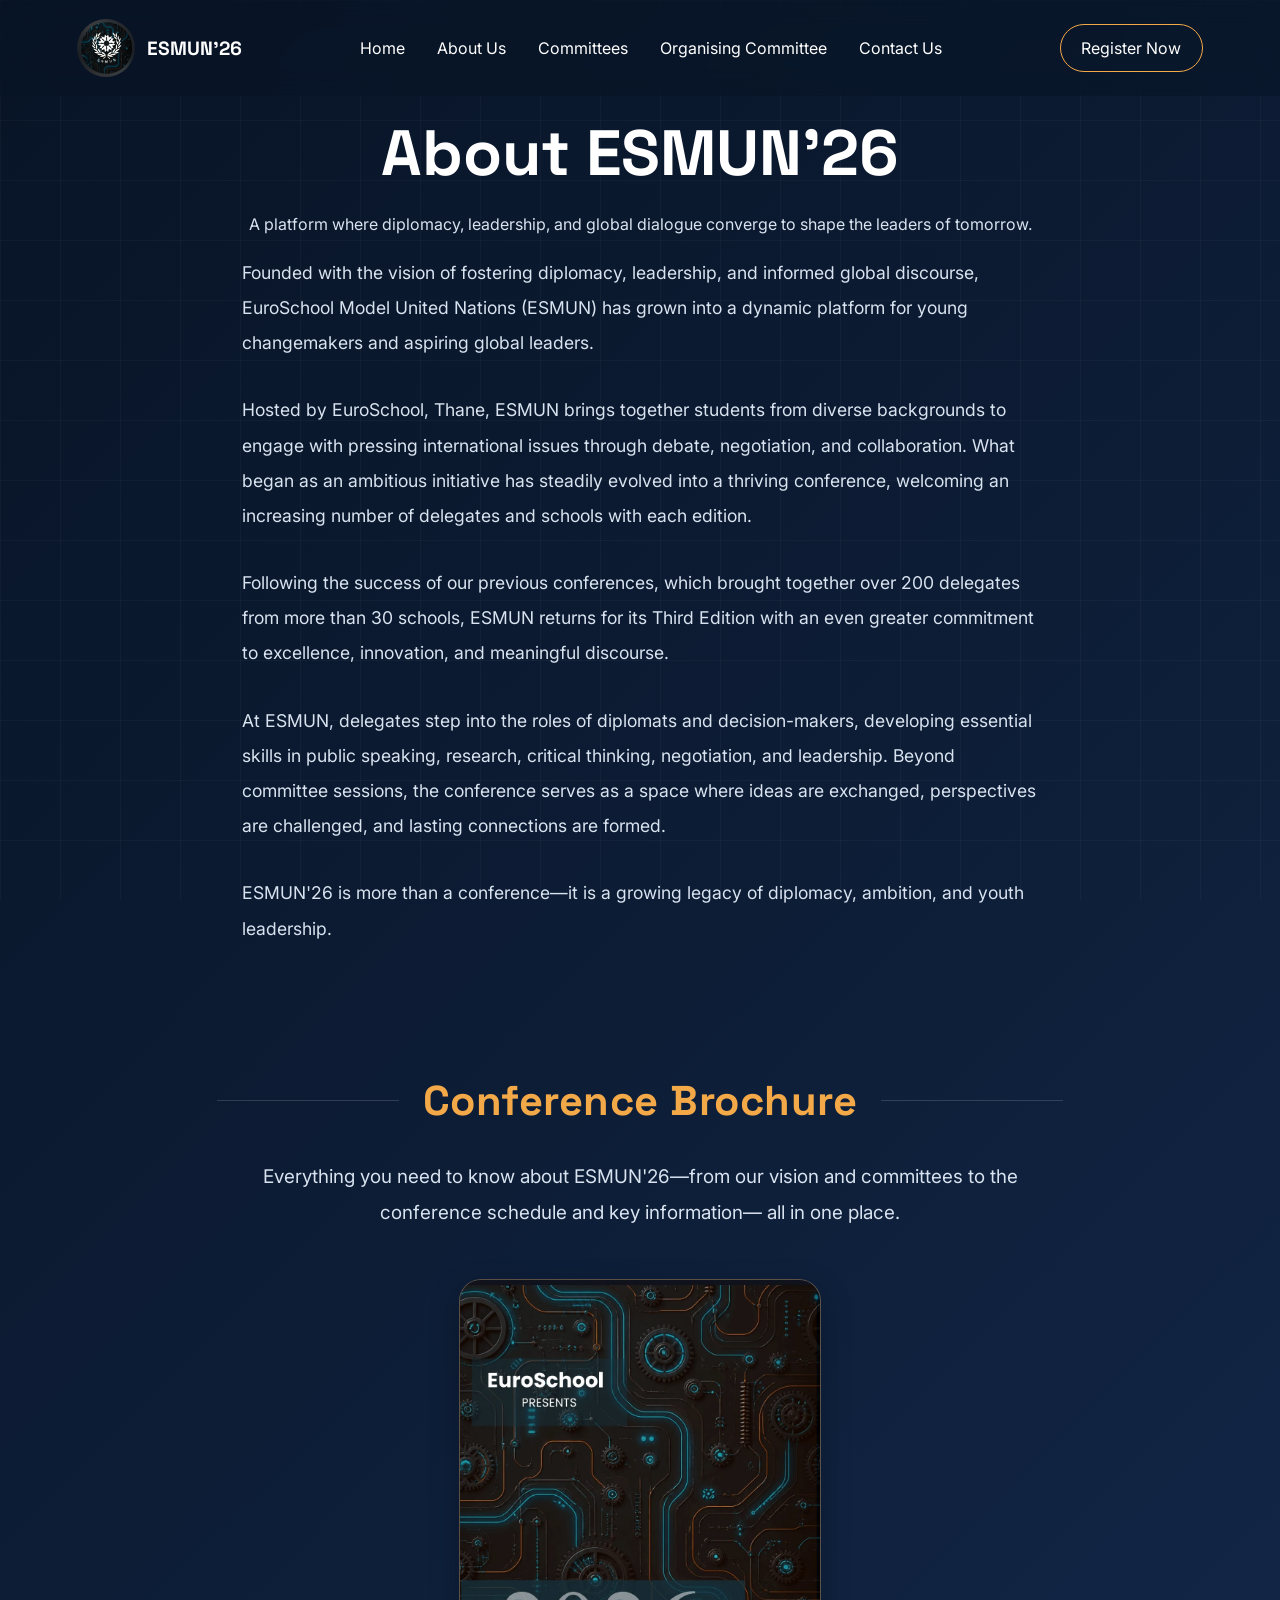
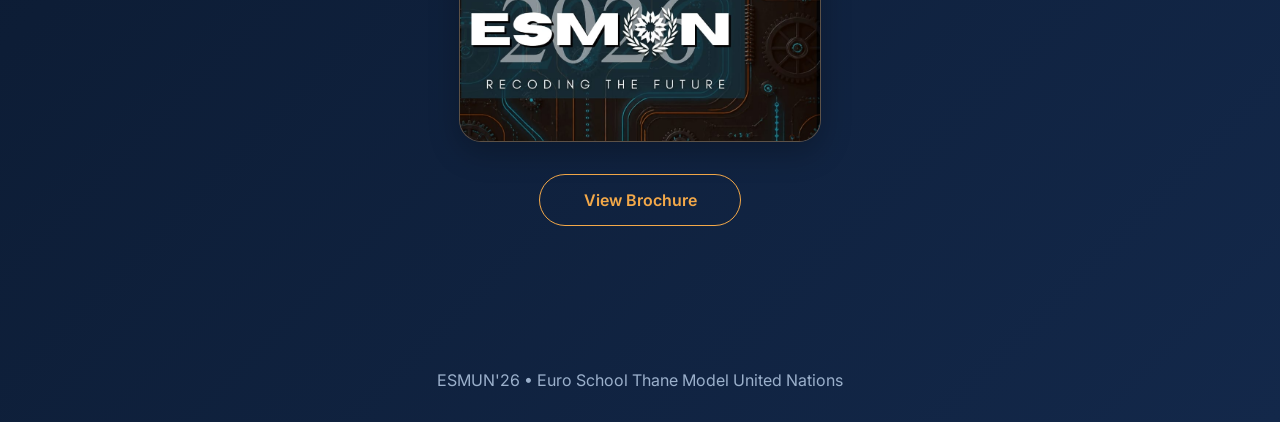
==== commit 58d498b9: "Update about.html" ====
--- a/about.html
+++ b/about.html
@@ -142,7 +142,7 @@
 
     </p>
 
-    href="assets/ESMUN26_Brochure.pdf"
+    <a href="assets/ESMUN26_Brochure.pdf"
        target="_blank"
        class="brochure-card">
 
@@ -151,7 +151,7 @@
 
     </a>
 
-    <a href="assets/brochure/ESMUN'26_Brochure_compressed.pdf"
+    <a href="assets/ESMUN26_Brochure.pdf"
        target="_blank"
        class="brochure-button">
 
